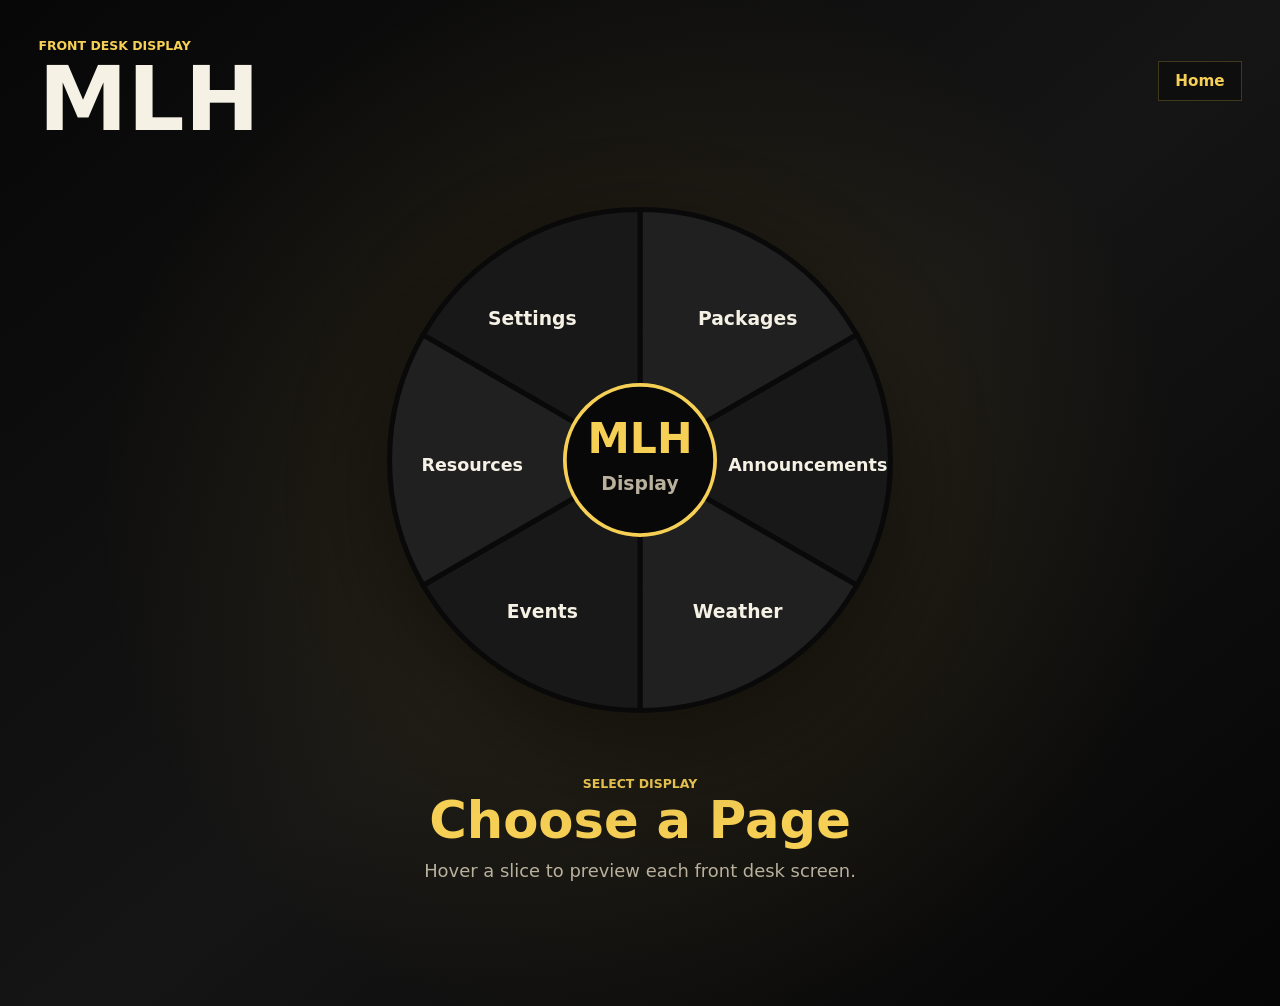
==== index.html @ ba6b6603 "Add homepage prototype and package tracker flow" ====
<!doctype html>
<html lang="en">
  <head>
    <meta charset="UTF-8" />
    <meta name="viewport" content="width=device-width, initial-scale=1.0" />
    <title>MLH Front Desk Display</title>
    <link rel="stylesheet" href="styles.css" />
  </head>
  <body>
    <main class="display-shell" aria-labelledby="page-title">
      <header class="top-bar">
        <div>
          <p class="eyebrow">Front Desk Display</p>
          <h1 id="page-title">MLH</h1>
        </div>
        <p class="status-pill" aria-label="Current display mode">Home</p>
      </header>

      <section class="wheel-stage" aria-label="Display options">
        <div
          class="wheel-copy"
          aria-live="polite"
          data-default-title="Choose a Page"
          data-default-description="Hover a slice to preview each front desk screen."
        >
          <p class="eyebrow">Select Display</p>
          <h2 id="selected-title">Choose a Page</h2>
          <p id="selected-description">
            Hover a slice to preview each front desk screen.
          </p>
        </div>

        <nav class="radial-menu" aria-label="MLH display pages">
          <svg
            class="wheel"
            viewBox="-230 -230 460 460"
            role="img"
            aria-labelledby="wheel-title wheel-description"
          >
            <title id="wheel-title">MLH display navigation wheel</title>
            <desc id="wheel-description">
              A circular menu with selectable slices for front desk display pages.
            </desc>

            <a
              class="wheel-link"
              href="packages.html"
              aria-label="Open packages display"
              data-window-name="mlh-packages-display"
              data-title="Packages"
              data-description="Open the package tracker for residents picking up mail."
            >
              <g class="wheel-slice-group">
                <path class="wheel-slice" d="M 0 0 L 0 -200 A 200 200 0 0 1 173.205 -100 Z" />
                <text class="wheel-label" x="86" y="-112">Packages</text>
              </g>
            </a>

            <a
              class="wheel-link"
              href="announcements.html"
              aria-label="Open announcements display"
              data-title="Announcements"
              data-description="Show current hall updates, reminders, and desk notices."
            >
              <g class="wheel-slice-group">
                <path class="wheel-slice" d="M 0 0 L 173.205 -100 A 200 200 0 0 1 173.205 100 Z" />
                <text class="wheel-label wheel-label-wide" x="134" y="5">Announcements</text>
              </g>
            </a>

            <a
              class="wheel-link"
              href="weather.html"
              aria-label="Open weather display"
              data-title="Weather"
              data-description="Display local conditions and the forecast for residents."
            >
              <g class="wheel-slice-group">
                <path class="wheel-slice" d="M 0 0 L 173.205 100 A 200 200 0 0 1 0 200 Z" />
                <text class="wheel-label" x="78" y="122">Weather</text>
              </g>
            </a>

            <a
              class="wheel-link"
              href="events.html"
              aria-label="Open events display"
              data-title="Events"
              data-description="Highlight upcoming programs, meetings, and hall activities."
            >
              <g class="wheel-slice-group">
                <path class="wheel-slice" d="M 0 0 L 0 200 A 200 200 0 0 1 -173.205 100 Z" />
                <text class="wheel-label" x="-78" y="122">Events</text>
              </g>
            </a>

            <a
              class="wheel-link"
              href="resources.html"
              aria-label="Open resources display"
              data-title="Resources"
              data-description="Share useful desk links, forms, and resident services."
            >
              <g class="wheel-slice-group">
                <path class="wheel-slice" d="M 0 0 L -173.205 100 A 200 200 0 0 1 -173.205 -100 Z" />
                <text class="wheel-label wheel-label-wide" x="-134" y="5">Resources</text>
              </g>
            </a>

            <a
              class="wheel-link"
              href="settings.html"
              aria-label="Open display settings"
              data-title="Settings"
              data-description="Adjust display behavior and future front desk controls."
            >
              <g class="wheel-slice-group">
                <path class="wheel-slice" d="M 0 0 L -173.205 -100 A 200 200 0 0 1 0 -200 Z" />
                <text class="wheel-label" x="-86" y="-112">Settings</text>
              </g>
            </a>

            <circle class="wheel-center" r="60" />
            <text class="wheel-center-title" x="0" y="-6">MLH</text>
            <text class="wheel-center-subtitle" x="0" y="24">Display</text>
          </svg>
        </nav>
      </section>
    </main>

    <script src="main.js"></script>
  </body>
</html>
---- styles.css ----
:root {
  --bg: #090909;
  --panel: #151515;
  --panel-soft: #202020;
  --gold: #d8a92d;
  --gold-bright: #f6cf55;
  --gold-deep: #946f13;
  --text: #f5f1e5;
  --muted: #b9b09d;
  --line: rgba(246, 207, 85, 0.22);
  --shadow: rgba(0, 0, 0, 0.45);
}

* {
  box-sizing: border-box;
}

body {
  min-height: 100vh;
  margin: 0;
  color: var(--text);
  background:
    radial-gradient(circle at center, rgba(216, 169, 45, 0.13), transparent 34rem),
    linear-gradient(140deg, #070707 0%, var(--panel) 52%, #050505 100%);
  font-family:
    Inter, ui-sans-serif, system-ui, -apple-system, BlinkMacSystemFont, "Segoe UI",
    sans-serif;
}

a {
  color: inherit;
}

.display-shell {
  min-height: 100vh;
  display: grid;
  grid-template-rows: auto 1fr;
  gap: 2rem;
  padding: clamp(1rem, 3vw, 2.5rem);
}

.top-bar {
  display: flex;
  align-items: center;
  justify-content: space-between;
  gap: 1rem;
}

.eyebrow {
  margin: 0 0 0.35rem;
  color: var(--gold-bright);
  font-size: 0.78rem;
  font-weight: 800;
  letter-spacing: 0;
  text-transform: uppercase;
}

h1,
h2,
p {
  margin-top: 0;
}

h1 {
  margin-bottom: 0;
  font-size: clamp(2.25rem, 8vw, 5.6rem);
  line-height: 0.9;
}

.status-pill {
  display: inline-flex;
  align-items: center;
  min-height: 2.5rem;
  padding: 0 1rem;
  border: 1px solid var(--line);
  color: var(--gold-bright);
  background: rgba(12, 12, 12, 0.72);
  font-size: 0.95rem;
  font-weight: 800;
}

.wheel-stage {
  display: grid;
  grid-template-columns: 1fr;
  align-items: center;
  justify-items: center;
  align-content: center;
  gap: 1.5rem;
  width: min(76rem, 100%);
  margin: 0 auto;
}

.wheel-copy {
  order: 2;
  max-width: 32rem;
  min-height: 12rem;
  display: grid;
  align-content: start;
  text-align: center;
}

.wheel-copy h2 {
  margin-bottom: 0.75rem;
  color: var(--gold-bright);
  font-size: clamp(2rem, 4vw, 3.7rem);
  line-height: 0.95;
}

.wheel-copy p:last-child {
  margin-bottom: 0;
  color: var(--muted);
  font-size: clamp(1rem, 1.4vw, 1.25rem);
  line-height: 1.55;
}

#selected-description {
  min-height: 3.2em;
}

.radial-menu {
  order: 1;
  width: min(66vh, 36rem);
  max-width: 100%;
  aspect-ratio: 1;
  filter: drop-shadow(0 2rem 3rem var(--shadow));
}

.wheel {
  width: 100%;
  height: 100%;
  overflow: visible;
}

.wheel-link {
  --lift-x: 0px;
  --lift-y: 0px;
  cursor: pointer;
  outline: none;
}

.wheel-slice-group {
  transform-box: fill-box;
  transform-origin: center;
  transition:
    transform 180ms ease,
    filter 180ms ease;
}

.wheel-link:nth-of-type(1) {
  --lift-x: 10px;
  --lift-y: -18px;
}

.wheel-link:nth-of-type(2) {
  --lift-x: 20px;
  --lift-y: 0px;
}

.wheel-link:nth-of-type(3) {
  --lift-x: 10px;
  --lift-y: 18px;
}

.wheel-link:nth-of-type(4) {
  --lift-x: -10px;
  --lift-y: 18px;
}

.wheel-link:nth-of-type(5) {
  --lift-x: -20px;
  --lift-y: 0px;
}

.wheel-link:nth-of-type(6) {
  --lift-x: -10px;
  --lift-y: -18px;
}

.wheel-link:hover .wheel-slice-group,
.wheel-link:focus-visible .wheel-slice-group {
  transform: translate(var(--lift-x), var(--lift-y)) scale(1.035);
  filter: drop-shadow(0 0.8rem 1rem rgba(0, 0, 0, 0.4));
}

.wheel-slice {
  fill: var(--panel-soft);
  stroke: var(--bg);
  stroke-width: 4;
  transition:
    fill 180ms ease,
    stroke 180ms ease;
}

.wheel-link:nth-of-type(2n) .wheel-slice {
  fill: #181818;
}

.wheel-link:hover .wheel-slice,
.wheel-link:focus-visible .wheel-slice {
  fill: var(--gold);
  stroke: var(--gold-bright);
}

.wheel-label {
  fill: var(--text);
  font-size: 15px;
  font-weight: 900;
  text-anchor: middle;
  dominant-baseline: middle;
  pointer-events: none;
  transition: fill 180ms ease;
}

.wheel-label-wide {
  font-size: 14px;
}

.wheel-link:hover .wheel-label,
.wheel-link:focus-visible .wheel-label {
  fill: #090909;
}

.wheel-center {
  fill: #080808;
  stroke: var(--gold-bright);
  stroke-width: 3;
}

.wheel-center-title,
.wheel-center-subtitle {
  fill: var(--gold-bright);
  font-weight: 900;
  text-anchor: middle;
  pointer-events: none;
}

.wheel-center-title {
  font-size: 34px;
}

.wheel-center-subtitle {
  fill: var(--muted);
  font-size: 15px;
}

.placeholder-page {
  min-height: 100vh;
  display: grid;
  place-items: center;
  padding: 2rem;
  text-align: center;
}

.placeholder-panel {
  width: min(38rem, 100%);
}

.placeholder-panel h1 {
  margin-bottom: 1rem;
  color: var(--gold-bright);
}

.placeholder-panel p {
  color: var(--muted);
  font-size: 1.1rem;
  line-height: 1.6;
}

.back-link {
  display: inline-flex;
  align-items: center;
  min-height: 2.75rem;
  margin-top: 1rem;
  padding: 0 1.1rem;
  border: 1px solid var(--line);
  background: var(--panel-soft);
  color: var(--gold-bright);
  font-weight: 800;
  text-decoration: none;
}

.back-link:hover,
.back-link:focus-visible {
  border-color: var(--gold-bright);
  background: var(--gold);
  color: #090909;
}

.fullscreen-embed-page {
  position: relative;
  min-height: 100vh;
  background: #060606;
}

.fullscreen-embed-frame {
  display: block;
  width: 100%;
  height: 100vh;
  border: 0;
  background: #060606;
}

.overlay-close {
  position: fixed;
  top: 1rem;
  right: 1rem;
  z-index: 10;
  display: grid;
  place-items: center;
  width: 2.75rem;
  height: 2.75rem;
  border: 1px solid rgba(245, 241, 229, 0.16);
  background: rgba(9, 9, 9, 0.72);
  color: var(--gold-bright);
  font-size: 1.75rem;
  font-weight: 600;
  line-height: 1;
  text-decoration: none;
  backdrop-filter: blur(8px);
}

.overlay-close:hover,
.overlay-close:focus-visible {
  border-color: var(--gold-bright);
  background: rgba(216, 169, 45, 0.94);
  color: #090909;
}

@media (max-width: 760px) {
  .display-shell {
    gap: 1.25rem;
  }

  .top-bar {
    align-items: flex-start;
  }

  .wheel-copy {
    justify-self: center;
  }

  .radial-menu {
    width: min(82vw, 28rem);
  }

  .wheel-label {
    font-size: 14px;
  }

  .wheel-label-wide {
    font-size: 12px;
  }
}

@media (prefers-reduced-motion: reduce) {
  *,
  *::before,
  *::after {
    scroll-behavior: auto !important;
    transition-duration: 0.01ms !important;
    animation-duration: 0.01ms !important;
    animation-iteration-count: 1 !important;
  }
}
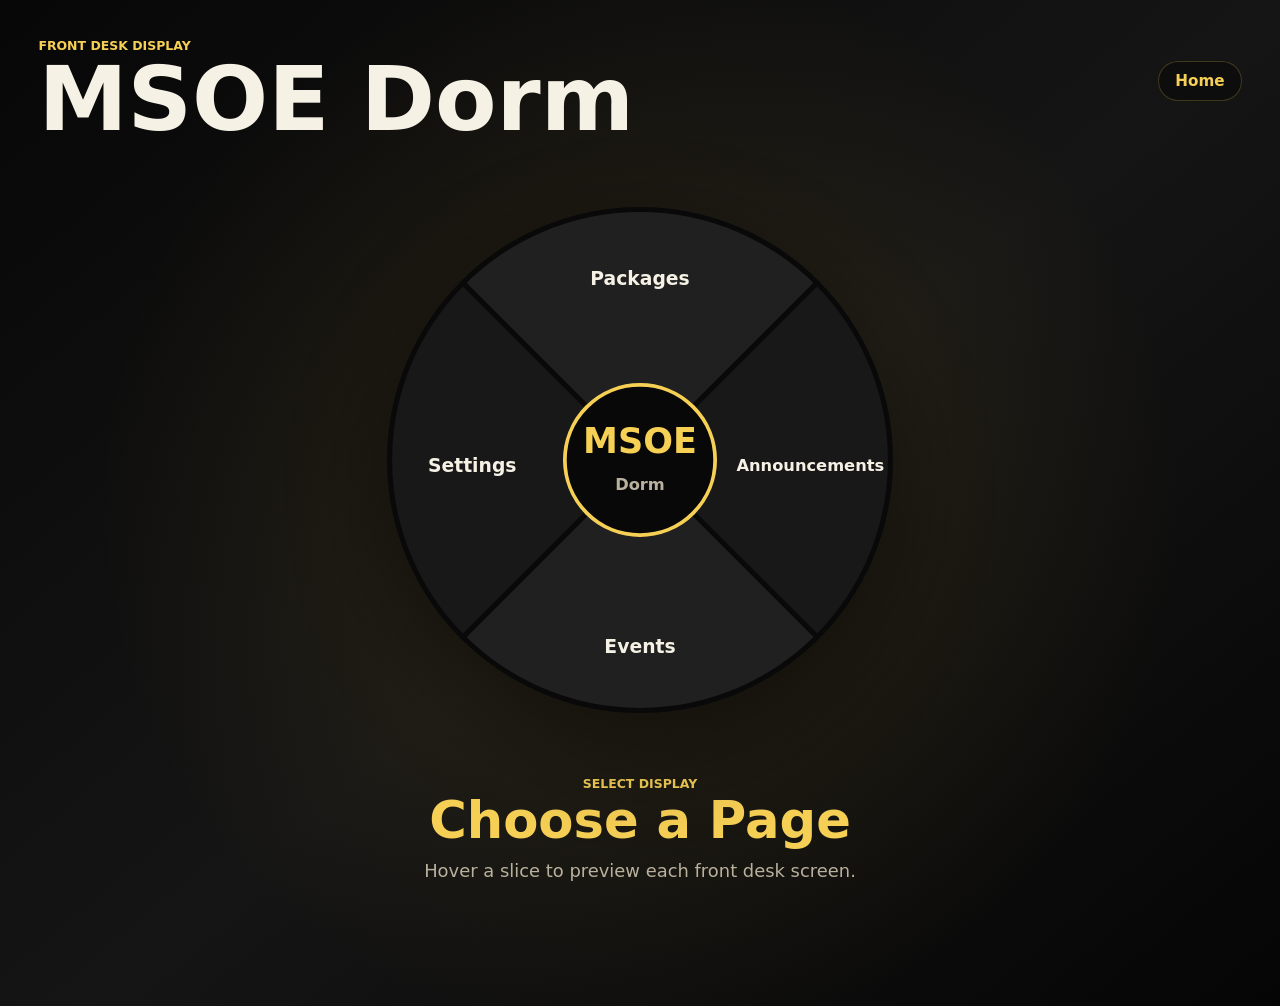
==== commit 74902026: "Add display settings, themes, and tab reuse" ====
--- a/index.html
+++ b/index.html
@@ -3,7 +3,7 @@
   <head>
     <meta charset="UTF-8" />
     <meta name="viewport" content="width=device-width, initial-scale=1.0" />
-    <title>MLH Front Desk Display</title>
+    <title>MSOE Dorm Front Desk Display</title>
     <link rel="stylesheet" href="styles.css" />
   </head>
   <body>
@@ -11,7 +11,7 @@
       <header class="top-bar">
         <div>
           <p class="eyebrow">Front Desk Display</p>
-          <h1 id="page-title">MLH</h1>
+          <h1 id="page-title">MSOE Dorm</h1>
         </div>
         <p class="status-pill" aria-label="Current display mode">Home</p>
       </header>
@@ -30,14 +30,14 @@
           </p>
         </div>
 
-        <nav class="radial-menu" aria-label="MLH display pages">
+        <nav class="radial-menu" aria-label="MSOE Dorm display pages">
           <svg
             class="wheel"
             viewBox="-230 -230 460 460"
             role="img"
             aria-labelledby="wheel-title wheel-description"
           >
-            <title id="wheel-title">MLH display navigation wheel</title>
+            <title id="wheel-title">MSOE Dorm display navigation wheel</title>
             <desc id="wheel-description">
               A circular menu with selectable slices for front desk display pages.
             </desc>
@@ -51,8 +51,11 @@
               data-description="Open the package tracker for residents picking up mail."
             >
               <g class="wheel-slice-group">
-                <path class="wheel-slice" d="M 0 0 L 0 -200 A 200 200 0 0 1 173.205 -100 Z" />
-                <text class="wheel-label" x="86" y="-112">Packages</text>
+                <path
+                  class="wheel-slice"
+                  d="M 0 0 L -141.421 -141.421 A 200 200 0 0 1 141.421 -141.421 Z"
+                />
+                <text class="wheel-label" x="0" y="-144">Packages</text>
               </g>
             </a>
 
@@ -60,25 +63,16 @@
               class="wheel-link"
               href="announcements.html"
               aria-label="Open announcements display"
+              data-window-name="mlh-announcements-display"
               data-title="Announcements"
-              data-description="Show current hall updates, reminders, and desk notices."
+              data-description="Show the looping announcements slides on the front desk display."
             >
               <g class="wheel-slice-group">
-                <path class="wheel-slice" d="M 0 0 L 173.205 -100 A 200 200 0 0 1 173.205 100 Z" />
-                <text class="wheel-label wheel-label-wide" x="134" y="5">Announcements</text>
-              </g>
-            </a>
-
-            <a
-              class="wheel-link"
-              href="weather.html"
-              aria-label="Open weather display"
-              data-title="Weather"
-              data-description="Display local conditions and the forecast for residents."
-            >
-              <g class="wheel-slice-group">
-                <path class="wheel-slice" d="M 0 0 L 173.205 100 A 200 200 0 0 1 0 200 Z" />
-                <text class="wheel-label" x="78" y="122">Weather</text>
+                <path
+                  class="wheel-slice"
+                  d="M 0 0 L 141.421 -141.421 A 200 200 0 0 1 141.421 141.421 Z"
+                />
+                <text class="wheel-label wheel-label-wide" x="136" y="5">Announcements</text>
               </g>
             </a>
 
@@ -86,25 +80,16 @@
               class="wheel-link"
               href="events.html"
               aria-label="Open events display"
+              data-window-name="mlh-events-display"
               data-title="Events"
-              data-description="Highlight upcoming programs, meetings, and hall activities."
+              data-description="Show the looping events slides on the front desk display."
             >
               <g class="wheel-slice-group">
-                <path class="wheel-slice" d="M 0 0 L 0 200 A 200 200 0 0 1 -173.205 100 Z" />
-                <text class="wheel-label" x="-78" y="122">Events</text>
-              </g>
-            </a>
-
-            <a
-              class="wheel-link"
-              href="resources.html"
-              aria-label="Open resources display"
-              data-title="Resources"
-              data-description="Share useful desk links, forms, and resident services."
-            >
-              <g class="wheel-slice-group">
-                <path class="wheel-slice" d="M 0 0 L -173.205 100 A 200 200 0 0 1 -173.205 -100 Z" />
-                <text class="wheel-label wheel-label-wide" x="-134" y="5">Resources</text>
+                <path
+                  class="wheel-slice"
+                  d="M 0 0 L 141.421 141.421 A 200 200 0 0 1 -141.421 141.421 Z"
+                />
+                <text class="wheel-label" x="0" y="150">Events</text>
               </g>
             </a>
 
@@ -116,19 +101,24 @@
               data-description="Adjust display behavior and future front desk controls."
             >
               <g class="wheel-slice-group">
-                <path class="wheel-slice" d="M 0 0 L -173.205 -100 A 200 200 0 0 1 0 -200 Z" />
-                <text class="wheel-label" x="-86" y="-112">Settings</text>
+                <path
+                  class="wheel-slice"
+                  d="M 0 0 L -141.421 141.421 A 200 200 0 0 1 -141.421 -141.421 Z"
+                />
+                <text class="wheel-label" x="-134" y="5">Settings</text>
               </g>
             </a>
 
             <circle class="wheel-center" r="60" />
-            <text class="wheel-center-title" x="0" y="-6">MLH</text>
-            <text class="wheel-center-subtitle" x="0" y="24">Display</text>
+            <text class="wheel-center-title" x="0" y="-6">MSOE</text>
+            <text class="wheel-center-subtitle" x="0" y="24">Dorm</text>
           </svg>
         </nav>
       </section>
     </main>
 
+    <script src="display-config.js"></script>
+    <script src="theme.js"></script>
     <script src="main.js"></script>
   </body>
 </html>
--- a/styles.css
+++ b/styles.css
@@ -16,6 +16,7 @@
 }
 
 body {
+  position: relative;
   min-height: 100vh;
   margin: 0;
   color: var(--text);
@@ -27,11 +28,41 @@
     sans-serif;
 }
 
+body[data-display-theme="summer"] {
+  background:
+    radial-gradient(circle at 12% 10%, rgba(255, 206, 93, 0.22), transparent 16rem),
+    radial-gradient(circle at 86% 84%, rgba(74, 160, 223, 0.14), transparent 20rem),
+    linear-gradient(145deg, #09121a 0%, #172530 48%, #14110d 100%);
+}
+
+body[data-display-theme="winter"] {
+  background:
+    radial-gradient(circle at 16% 10%, rgba(219, 238, 255, 0.16), transparent 16rem),
+    radial-gradient(circle at 88% 84%, rgba(191, 223, 246, 0.12), transparent 18rem),
+    linear-gradient(145deg, #081017 0%, #15212a 48%, #171a1f 100%);
+}
+
+body[data-display-theme="autumn"] {
+  background:
+    radial-gradient(circle at 16% 10%, rgba(227, 126, 55, 0.18), transparent 16rem),
+    radial-gradient(circle at 84% 86%, rgba(193, 103, 44, 0.14), transparent 18rem),
+    linear-gradient(145deg, #120b08 0%, #261611 48%, #18120e 100%);
+}
+
+body[data-display-theme="spring"] {
+  background:
+    radial-gradient(circle at 14% 10%, rgba(129, 209, 133, 0.16), transparent 16rem),
+    radial-gradient(circle at 84% 84%, rgba(255, 182, 197, 0.12), transparent 18rem),
+    linear-gradient(145deg, #08110b 0%, #162117 48%, #161914 100%);
+}
+
 a {
   color: inherit;
 }
 
 .display-shell {
+  position: relative;
+  z-index: 3;
   min-height: 100vh;
   display: grid;
   grid-template-rows: auto 1fr;
@@ -73,6 +104,7 @@
   min-height: 2.5rem;
   padding: 0 1rem;
   border: 1px solid var(--line);
+  border-radius: 999px;
   color: var(--gold-bright);
   background: rgba(12, 12, 12, 0.72);
   font-size: 0.95rem;
@@ -147,33 +179,23 @@
 }
 
 .wheel-link:nth-of-type(1) {
-  --lift-x: 10px;
+  --lift-x: 0px;
   --lift-y: -18px;
 }
 
 .wheel-link:nth-of-type(2) {
-  --lift-x: 20px;
+  --lift-x: 18px;
   --lift-y: 0px;
 }
 
 .wheel-link:nth-of-type(3) {
-  --lift-x: 10px;
+  --lift-x: 0px;
   --lift-y: 18px;
 }
 
 .wheel-link:nth-of-type(4) {
-  --lift-x: -10px;
-  --lift-y: 18px;
-}
-
-.wheel-link:nth-of-type(5) {
-  --lift-x: -20px;
+  --lift-x: -18px;
   --lift-y: 0px;
-}
-
-.wheel-link:nth-of-type(6) {
-  --lift-x: -10px;
-  --lift-y: -18px;
 }
 
 .wheel-link:hover .wheel-slice-group,
@@ -212,7 +234,7 @@
 }
 
 .wheel-label-wide {
-  font-size: 14px;
+  font-size: 13px;
 }
 
 .wheel-link:hover .wheel-label,
@@ -235,15 +257,16 @@
 }
 
 .wheel-center-title {
-  font-size: 34px;
+  font-size: 28px;
 }
 
 .wheel-center-subtitle {
   fill: var(--muted);
-  font-size: 15px;
+  font-size: 13px;
 }
 
 .placeholder-page {
+  position: relative;
   min-height: 100vh;
   display: grid;
   place-items: center;
@@ -273,6 +296,7 @@
   margin-top: 1rem;
   padding: 0 1.1rem;
   border: 1px solid var(--line);
+  border-radius: 999px;
   background: var(--panel-soft);
   color: var(--gold-bright);
   font-weight: 800;
@@ -293,6 +317,8 @@
 }
 
 .fullscreen-embed-frame {
+  position: relative;
+  z-index: 1;
   display: block;
   width: 100%;
   height: 100vh;
@@ -302,17 +328,18 @@
 
 .overlay-close {
   position: fixed;
-  top: 1rem;
-  right: 1rem;
+  top: 0.55rem;
+  right: 0.55rem;
   z-index: 10;
   display: grid;
   place-items: center;
-  width: 2.75rem;
-  height: 2.75rem;
+  width: 2.2rem;
+  height: 2.2rem;
   border: 1px solid rgba(245, 241, 229, 0.16);
+  border-radius: 0.75rem;
   background: rgba(9, 9, 9, 0.72);
   color: var(--gold-bright);
-  font-size: 1.75rem;
+  font-size: 1.35rem;
   font-weight: 600;
   line-height: 1;
   text-decoration: none;
@@ -326,6 +353,741 @@
   color: #090909;
 }
 
+.settings-page {
+  position: relative;
+  z-index: 3;
+  min-height: 100vh;
+  display: grid;
+  grid-template-rows: auto 1fr;
+  gap: 1.5rem;
+  padding: clamp(1rem, 3vw, 2.5rem);
+}
+
+.settings-theme-preview {
+  position: fixed;
+  inset: 0;
+  z-index: 2;
+  overflow: hidden;
+  pointer-events: none;
+}
+
+.settings-theme-art {
+  position: absolute;
+  inset: 0;
+  opacity: 0;
+  transition: opacity 180ms ease;
+}
+
+body[data-display-theme="summer"] .settings-theme-art-summer,
+body[data-display-theme="winter"] .settings-theme-art-winter,
+body[data-display-theme="autumn"] .settings-theme-art-autumn,
+body[data-display-theme="spring"] .settings-theme-art-spring {
+  opacity: 1;
+}
+
+.settings-header {
+  display: flex;
+  align-items: flex-start;
+  justify-content: space-between;
+  gap: 1rem;
+}
+
+.settings-intro {
+  max-width: 40rem;
+}
+
+.settings-intro h1 {
+  margin-bottom: 0.95rem;
+}
+
+.settings-copy {
+  margin-top: 0;
+  margin-bottom: 0;
+  color: var(--muted);
+  font-size: 1.05rem;
+  line-height: 1.6;
+}
+
+.settings-tool {
+  width: min(58rem, 100%);
+  margin: 0 auto;
+  padding: clamp(1.25rem, 3vw, 2rem);
+  border: 1px solid var(--line);
+  border-radius: 1.5rem;
+  background: rgba(12, 12, 12, 0.84);
+}
+
+.settings-form {
+  display: grid;
+  gap: 1.25rem;
+}
+
+.settings-group {
+  display: grid;
+  gap: 0.45rem;
+}
+
+.settings-theme-group {
+  padding: 0;
+  margin: 0;
+  border: 0;
+}
+
+.settings-label {
+  color: var(--gold-bright);
+  font-size: 0.95rem;
+  font-weight: 800;
+}
+
+.settings-input {
+  width: 100%;
+  min-height: 3.25rem;
+  padding: 0.8rem 1rem;
+  border: 1px solid rgba(245, 241, 229, 0.16);
+  border-radius: 1rem;
+  background: rgba(25, 25, 25, 0.96);
+  color: var(--text);
+  font: inherit;
+}
+
+.settings-input:focus {
+  outline: none;
+  border-color: var(--gold-bright);
+  box-shadow: 0 0 0 3px rgba(246, 207, 85, 0.15);
+}
+
+.settings-input[aria-invalid="true"] {
+  border-color: #ef8d74;
+  box-shadow: 0 0 0 3px rgba(239, 141, 116, 0.14);
+}
+
+.settings-help,
+.settings-note,
+.settings-status {
+  margin-bottom: 0;
+  color: var(--muted);
+  line-height: 1.5;
+}
+
+.settings-help {
+  font-size: 0.94rem;
+}
+
+.settings-note {
+  font-size: 0.96rem;
+}
+
+.settings-actions {
+  display: flex;
+  flex-wrap: wrap;
+  gap: 0.75rem;
+  padding-top: 0.25rem;
+}
+
+.theme-picker {
+  display: grid;
+  grid-template-columns: repeat(2, minmax(0, 1fr));
+  gap: 0.85rem;
+}
+
+.settings-theme-actions {
+  display: flex;
+  justify-content: flex-start;
+  padding-top: 0.2rem;
+}
+
+.theme-option {
+  position: relative;
+  display: grid;
+  gap: 0.35rem;
+  min-height: 7rem;
+  padding: 1rem 1rem 1rem 3.2rem;
+  border: 1px solid rgba(245, 241, 229, 0.16);
+  border-radius: 1.15rem;
+  background: rgba(25, 25, 25, 0.96);
+  cursor: pointer;
+  overflow: hidden;
+  transition:
+    border-color 180ms ease,
+    box-shadow 180ms ease,
+    transform 180ms ease;
+}
+
+.theme-option::before {
+  content: "";
+  position: absolute;
+  top: 1rem;
+  left: 1rem;
+  width: 1.15rem;
+  height: 1.15rem;
+  border: 2px solid rgba(245, 241, 229, 0.24);
+  border-radius: 999px;
+  background: rgba(9, 9, 9, 0.38);
+}
+
+.theme-option::after {
+  content: "";
+  position: absolute;
+  inset: auto 0 0;
+  height: 46%;
+  opacity: 0.9;
+}
+
+.theme-option:hover,
+.theme-option:focus-within,
+.theme-option.is-selected {
+  border-color: var(--gold-bright);
+  box-shadow: 0 0 0 3px rgba(246, 207, 85, 0.16);
+}
+
+.theme-option:hover {
+  transform: translateY(-2px);
+}
+
+.theme-option.is-selected::before {
+  border-color: var(--gold-bright);
+  background:
+    radial-gradient(circle at center, var(--gold-bright) 0 35%, transparent 38%);
+}
+
+.theme-option-title,
+.theme-option-copy {
+  position: relative;
+  z-index: 1;
+}
+
+.theme-option-title {
+  color: var(--text);
+  font-size: 1rem;
+  font-weight: 800;
+}
+
+.theme-option-copy {
+  color: var(--muted);
+  font-size: 0.92rem;
+  line-height: 1.45;
+}
+
+.theme-radio {
+  position: absolute;
+  inset: 0;
+  opacity: 0;
+  cursor: pointer;
+}
+
+.theme-option-summer {
+  background: linear-gradient(180deg, rgba(83, 143, 205, 0.16), rgba(25, 25, 25, 0.96) 56%);
+}
+
+.theme-option-summer::after {
+  background:
+    radial-gradient(circle at 18% 28%, rgba(255, 217, 110, 0.95) 0 0.7rem, transparent 0.75rem),
+    linear-gradient(180deg, transparent 0 56%, rgba(227, 194, 123, 0.94) 58% 100%);
+}
+
+.theme-option-winter {
+  background: linear-gradient(180deg, rgba(150, 190, 220, 0.14), rgba(25, 25, 25, 0.96) 56%);
+}
+
+.theme-option-winter::after {
+  background:
+    radial-gradient(circle at 20% 70%, rgba(245, 249, 255, 0.95) 0 0.9rem, transparent 0.95rem),
+    radial-gradient(circle at 22% 50%, rgba(245, 249, 255, 0.95) 0 0.65rem, transparent 0.7rem),
+    linear-gradient(180deg, transparent 0 58%, rgba(240, 248, 255, 0.95) 60% 100%);
+}
+
+.theme-option-autumn {
+  background: linear-gradient(180deg, rgba(142, 73, 39, 0.18), rgba(25, 25, 25, 0.96) 56%);
+}
+
+.theme-option-autumn::after {
+  background:
+    radial-gradient(circle at 18% 76%, rgba(213, 115, 33, 0.95) 0 0.9rem, transparent 0.95rem),
+    radial-gradient(circle at 64% 26%, rgba(199, 89, 38, 0.92) 0 0.42rem, transparent 0.46rem),
+    radial-gradient(circle at 78% 18%, rgba(236, 166, 67, 0.95) 0 0.38rem, transparent 0.42rem),
+    linear-gradient(180deg, transparent 0 62%, rgba(124, 66, 29, 0.95) 64% 100%);
+}
+
+.theme-option-spring {
+  background: linear-gradient(180deg, rgba(104, 164, 111, 0.18), rgba(25, 25, 25, 0.96) 56%);
+}
+
+.theme-option-spring::after {
+  background:
+    radial-gradient(circle at 72% 18%, rgba(242, 250, 255, 0.92) 0 0.7rem, transparent 0.75rem),
+    radial-gradient(circle at 26% 70%, rgba(255, 173, 189, 0.95) 0 0.38rem, transparent 0.42rem),
+    radial-gradient(circle at 34% 66%, rgba(255, 232, 107, 0.95) 0 0.22rem, transparent 0.26rem),
+    linear-gradient(180deg, transparent 0 62%, rgba(100, 177, 97, 0.95) 64% 100%);
+}
+
+.settings-button {
+  display: inline-flex;
+  align-items: center;
+  justify-content: center;
+  min-height: 2.9rem;
+  padding: 0 1.2rem;
+  border: 1px solid var(--line);
+  border-radius: 999px;
+  background: var(--panel-soft);
+  color: var(--gold-bright);
+  font: inherit;
+  font-weight: 800;
+  cursor: pointer;
+}
+
+.settings-button:hover,
+.settings-button:focus-visible {
+  border-color: var(--gold-bright);
+  background: rgba(216, 169, 45, 0.16);
+}
+
+.settings-button-primary {
+  background: var(--gold);
+  color: #090909;
+  border-color: var(--gold);
+}
+
+.settings-button-primary:hover,
+.settings-button-primary:focus-visible {
+  background: var(--gold-bright);
+  border-color: var(--gold-bright);
+}
+
+.settings-status {
+  min-height: 1.5rem;
+  font-size: 0.95rem;
+  font-weight: 700;
+}
+
+.settings-status[data-state="success"] {
+  color: var(--gold-bright);
+}
+
+.settings-status[data-state="error"] {
+  color: #ef8d74;
+}
+
+.settings-summer-glow {
+  position: absolute;
+  top: -2rem;
+  left: -1rem;
+  width: 14rem;
+  height: 14rem;
+  border-radius: 50%;
+  background: radial-gradient(circle, rgba(255, 206, 87, 0.18), transparent 68%);
+}
+
+.settings-summer-sun {
+  position: absolute;
+  top: 1.4rem;
+  left: 1.7rem;
+  width: clamp(3.8rem, 8vw, 5.8rem);
+  height: clamp(3.8rem, 8vw, 5.8rem);
+  border-radius: 50%;
+  background: radial-gradient(circle at 35% 35%, #fff5ba 0 18%, #ffd65a 22% 62%, #f39d22 70% 100%);
+  opacity: 0.95;
+}
+
+.settings-summer-palm {
+  --summer-trunk-left: 2.6rem;
+  --summer-trunk-bottom: 0rem;
+  --summer-trunk-width: 1.3rem;
+  --summer-trunk-height: 11rem;
+  position: absolute;
+  left: 1rem;
+  bottom: 1.85vh;
+  width: clamp(6rem, 12vw, 10rem);
+  height: clamp(12rem, 26vh, 18rem);
+  opacity: 0.92;
+}
+
+.settings-summer-trunk {
+  position: absolute;
+  left: var(--summer-trunk-left);
+  bottom: var(--summer-trunk-bottom);
+  width: var(--summer-trunk-width);
+  height: var(--summer-trunk-height);
+  border-radius: 999px;
+  background: linear-gradient(180deg, #8d5b2b 0%, #5a3318 100%);
+  transform: rotate(-10deg);
+}
+
+.settings-summer-crown {
+  position: absolute;
+  left: calc(var(--summer-trunk-left) - 1.3rem);
+  bottom: calc(var(--summer-trunk-bottom) + var(--summer-trunk-height) - 4.5rem);
+  width: 4.75rem;
+  height: 4.75rem;
+}
+
+.settings-summer-leaf {
+  position: absolute;
+  top: 0;
+  left: 0;
+  width: 4.75rem;
+  height: 1.6rem;
+  border-radius: 999px 0 999px 0;
+  background: linear-gradient(90deg, rgba(90, 170, 97, 0.95), rgba(35, 106, 62, 0.95));
+  transform-origin: 0.8rem 0.8rem;
+}
+
+.settings-summer-leaf-a {
+  transform: rotate(0deg);
+}
+
+.settings-summer-leaf-b {
+  transform: rotate(50deg);
+}
+
+.settings-summer-leaf-c {
+  transform: rotate(100deg);
+}
+
+.settings-summer-leaf-d {
+  transform: rotate(150deg);
+}
+
+.settings-summer-sand {
+  position: absolute;
+  left: -3vw;
+  right: -3vw;
+  bottom: -5vh;
+  height: 10vh;
+  min-height: 3.5rem;
+  background:
+    radial-gradient(circle at 20% 18%, rgba(255, 241, 184, 0.45) 0 5%, transparent 6%),
+    radial-gradient(circle at 56% 28%, rgba(255, 230, 145, 0.25) 0 4%, transparent 5%),
+    linear-gradient(180deg, rgba(239, 214, 147, 0.92), rgba(218, 184, 109, 0.95));
+  border-top-left-radius: 52% 42%;
+  border-top-right-radius: 50% 40%;
+}
+
+.settings-winter-flake {
+  position: absolute;
+  width: 0.55rem;
+  height: 0.55rem;
+  border-radius: 50%;
+  background: rgba(236, 246, 255, 0.92);
+  box-shadow: 0 0 0 2px rgba(236, 246, 255, 0.08);
+}
+
+.settings-winter-flake-a {
+  top: 1.7rem;
+  left: 14vw;
+}
+
+.settings-winter-flake-b {
+  top: 4rem;
+  left: 28vw;
+}
+
+.settings-winter-flake-c {
+  top: 2.6rem;
+  right: 22vw;
+}
+
+.settings-winter-flake-d {
+  top: 5.2rem;
+  right: 10vw;
+}
+
+.settings-winter-snowman {
+  position: absolute;
+  left: 2rem;
+  bottom: 2.85vh;
+  width: 8rem;
+  height: 10rem;
+  opacity: 0.94;
+}
+
+.settings-winter-body {
+  position: absolute;
+  left: 50%;
+  border-radius: 50%;
+  transform: translateX(-50%);
+  background: linear-gradient(180deg, rgba(250, 253, 255, 0.98), rgba(217, 232, 242, 0.98));
+}
+
+.settings-winter-body-large {
+  bottom: 0;
+  width: 5.3rem;
+  height: 5rem;
+}
+
+.settings-winter-body-small {
+  bottom: 4.3rem;
+  width: 4.1rem;
+  height: 3.9rem;
+}
+
+.settings-winter-eye {
+  position: absolute;
+  bottom: 6.7rem;
+  width: 0.36rem;
+  height: 0.36rem;
+  border-radius: 50%;
+  background: #2f4151;
+}
+
+.settings-winter-eye-left {
+  left: 3.50rem;
+}
+
+.settings-winter-eye-right {
+  left: 4.90rem;
+}
+
+.settings-winter-nose {
+  position: absolute;
+  left: 4.40rem;
+  bottom: 6.05rem;
+  width: 0;
+  height: 0;
+  border-top: 0.22rem solid transparent;
+  border-bottom: 0.22rem solid transparent;
+  border-left: 0.95rem solid #f08d2d;
+  transform: rotate(-3deg);
+}
+
+.settings-winter-scarf {
+  position: absolute;
+  left: 2.45rem;
+  bottom: 4.45rem;
+  width: 3.15rem;
+  height: 0.82rem;
+  border-radius: 999px;
+  background: linear-gradient(90deg, #d96b61, #c84d43);
+}
+
+.settings-winter-scarf::after {
+  content: "";
+  position: absolute;
+  left: -.1rem;
+  top: 0.35rem;
+  width: 0.92rem;
+  height: 1.7rem;
+  border-radius: 0.4rem 0.4rem 0.85rem 0.85rem;
+  background: linear-gradient(180deg, #de746a, #c84d43);
+  transform: rotate(10deg);
+}
+
+.settings-winter-snow {
+  position: absolute;
+  left: -3vw;
+  right: -3vw;
+  bottom: -5vh;
+  height: 10vh;
+  min-height: 3.5rem;
+  background:
+    radial-gradient(circle at 16% 36%, rgba(255, 255, 255, 0.28) 0 8%, transparent 9%),
+    linear-gradient(180deg, rgba(247, 251, 255, 0.95), rgba(213, 229, 240, 0.96));
+  border-top-left-radius: 58% 38%;
+  border-top-right-radius: 60% 40%;
+}
+
+.settings-autumn-branch {
+  position: absolute;
+  top: 2.8rem;
+  right: -0.5rem;
+  width: 13rem;
+  height: 0.7rem;
+  border-radius: 999px;
+  background: linear-gradient(90deg, rgba(116, 71, 35, 0.92), rgba(77, 43, 21, 0.96));
+  transform: rotate(16deg);
+}
+
+.settings-autumn-leaf {
+  position: absolute;
+  width: 1.5rem;
+  height: 1.1rem;
+  border-radius: 1rem 0;
+  transform: rotate(20deg);
+}
+
+.settings-autumn-leaf-a {
+  top: 3.6rem;
+  right: 7rem;
+  background: linear-gradient(90deg, #ef9651, #c96329);
+}
+
+.settings-autumn-leaf-b {
+  top: 5.7rem;
+  right: 10.4rem;
+  background: linear-gradient(90deg, #d67e25, #9e441d);
+  transform: rotate(-18deg);
+}
+
+.settings-autumn-leaf-c {
+  top: 6rem;
+  right: 3.2rem;
+  background: linear-gradient(90deg, #f0c14d, #d36e2a);
+}
+
+.settings-autumn-pumpkin {
+  position: absolute;
+  left: 2.4rem;
+  bottom: 2.5vh;
+  width: 5.8rem;
+  height: 4.6rem;
+  border-radius: 48% 48% 42% 42%;
+  background: linear-gradient(180deg, rgba(247, 148, 54, 0.95), rgba(193, 95, 31, 0.95));
+  opacity: 0.96;
+}
+
+.settings-autumn-pumpkin-seam {
+  position: absolute;
+  top: 0.4rem;
+  bottom: 0.5rem;
+  width: 0.3rem;
+  border-radius: 999px;
+  background: rgba(153, 74, 18, 0.5);
+}
+
+.settings-autumn-pumpkin-seam-a {
+  left: 2.1rem;
+}
+
+.settings-autumn-pumpkin-seam-b {
+  left: 3.45rem;
+}
+
+.settings-autumn-stem {
+  position: absolute;
+  top: -0.6rem;
+  left: 2.45rem;
+  width: 0.8rem;
+  height: 1rem;
+  border-radius: 0.5rem 0.5rem 0.2rem 0.2rem;
+  background: linear-gradient(180deg, #5f7d32, #41521f);
+}
+
+.settings-autumn-ground {
+  position: absolute;
+  left: -3vw;
+  right: -3vw;
+  bottom: -5vh;
+  height: 10vh;
+  min-height: 3.5rem;
+  background:
+    radial-gradient(circle at 22% 30%, rgba(245, 177, 96, 0.32) 0 7%, transparent 8%),
+    linear-gradient(180deg, rgba(143, 77, 36, 0.9), rgba(86, 47, 25, 0.95));
+  border-top-left-radius: 54% 40%;
+  border-top-right-radius: 44% 36%;
+}
+
+.settings-spring-cloud {
+  position: absolute;
+  top: 2.2rem;
+  right: 8vw;
+  width: 7.2rem;
+  height: 2.8rem;
+  border-radius: 999px;
+  background: rgba(245, 250, 255, 0.92);
+  box-shadow:
+    -1.4rem 0.8rem 0 -0.35rem rgba(245, 250, 255, 0.92),
+    1.5rem 0.5rem 0 -0.4rem rgba(245, 250, 255, 0.92);
+}
+
+.settings-spring-butterfly {
+  position: absolute;
+  width: 1.4rem;
+  height: 1rem;
+}
+
+.settings-spring-butterfly::before,
+.settings-spring-butterfly::after {
+  content: "";
+  position: absolute;
+  width: 0.8rem;
+  height: 1rem;
+  border-radius: 100% 0 100% 0;
+}
+
+.settings-spring-butterfly::before {
+  left: 0;
+  background: rgba(255, 175, 196, 0.92);
+  transform: rotate(-25deg);
+}
+
+.settings-spring-butterfly::after {
+  right: 0;
+  background: rgba(152, 188, 255, 0.92);
+  transform: scaleX(-1) rotate(-25deg);
+}
+
+.settings-spring-butterfly-a {
+  top: 5rem;
+  left: 8vw;
+}
+
+.settings-spring-butterfly-b {
+  top: 3.8rem;
+  right: 20vw;
+}
+
+.settings-spring-flower {
+  position: absolute;
+  bottom: 3.35vh;
+  width: 3rem;
+  height: 6rem;
+}
+
+.settings-spring-flower::before {
+  content: "";
+  position: absolute;
+  left: 1.35rem;
+  bottom: 0;
+  width: 0.22rem;
+  height: 4rem;
+  border-radius: 999px;
+  background: linear-gradient(180deg, #8ecf72, #4c8a44);
+}
+
+.settings-spring-flower::after {
+  content: "";
+  position: absolute;
+  top: 0;
+  left: 0.5rem;
+  width: 2rem;
+  height: 2rem;
+  border-radius: 50%;
+  background:
+    radial-gradient(circle, #ffd95f 0 22%, transparent 24%),
+    radial-gradient(circle at 50% 0.35rem, rgba(255, 177, 194, 0.95) 0 0.52rem, transparent 0.56rem),
+    radial-gradient(circle at 1.62rem 1rem, rgba(255, 177, 194, 0.95) 0 0.52rem, transparent 0.56rem),
+    radial-gradient(circle at 1rem 1.62rem, rgba(255, 177, 194, 0.95) 0 0.52rem, transparent 0.56rem),
+    radial-gradient(circle at 0.35rem 1rem, rgba(255, 177, 194, 0.95) 0 0.52rem, transparent 0.56rem);
+}
+
+.settings-spring-flower-a {
+  left: 10vw;
+  bottom: -.5vh;
+}
+
+.settings-spring-flower-b {
+  left: 16vw;
+  bottom: 0.5vh;
+}
+
+.settings-spring-flower-c {
+  right: 9vw;
+  bottom: 0.95vh;
+}
+
+.settings-spring-grass {
+  position: absolute;
+  left: -3vw;
+  right: -3vw;
+  bottom: -5vh;
+  height: 10vh;
+  min-height: 3.5rem;
+  background:
+    linear-gradient(180deg, rgba(145, 206, 119, 0.94), rgba(74, 136, 69, 0.98)),
+    linear-gradient(90deg, transparent 0 10%, rgba(255, 255, 255, 0.08) 10% 11%, transparent 11% 100%);
+  border-top-left-radius: 52% 40%;
+  border-top-right-radius: 54% 42%;
+}
+
 @media (max-width: 760px) {
   .display-shell {
     gap: 1.25rem;
@@ -349,6 +1111,31 @@
 
   .wheel-label-wide {
     font-size: 12px;
+  }
+
+  .settings-header {
+    flex-direction: column;
+  }
+
+  .settings-tool {
+    width: 100%;
+    border-radius: 1.2rem;
+  }
+
+  .theme-picker {
+    grid-template-columns: 1fr;
+  }
+
+  .settings-summer-palm,
+  .settings-winter-snowman,
+  .settings-autumn-pumpkin {
+    transform: scale(0.82);
+    transform-origin: bottom left;
+  }
+
+  .settings-spring-flower-b,
+  .settings-spring-flower-c {
+    display: none;
   }
 }
 
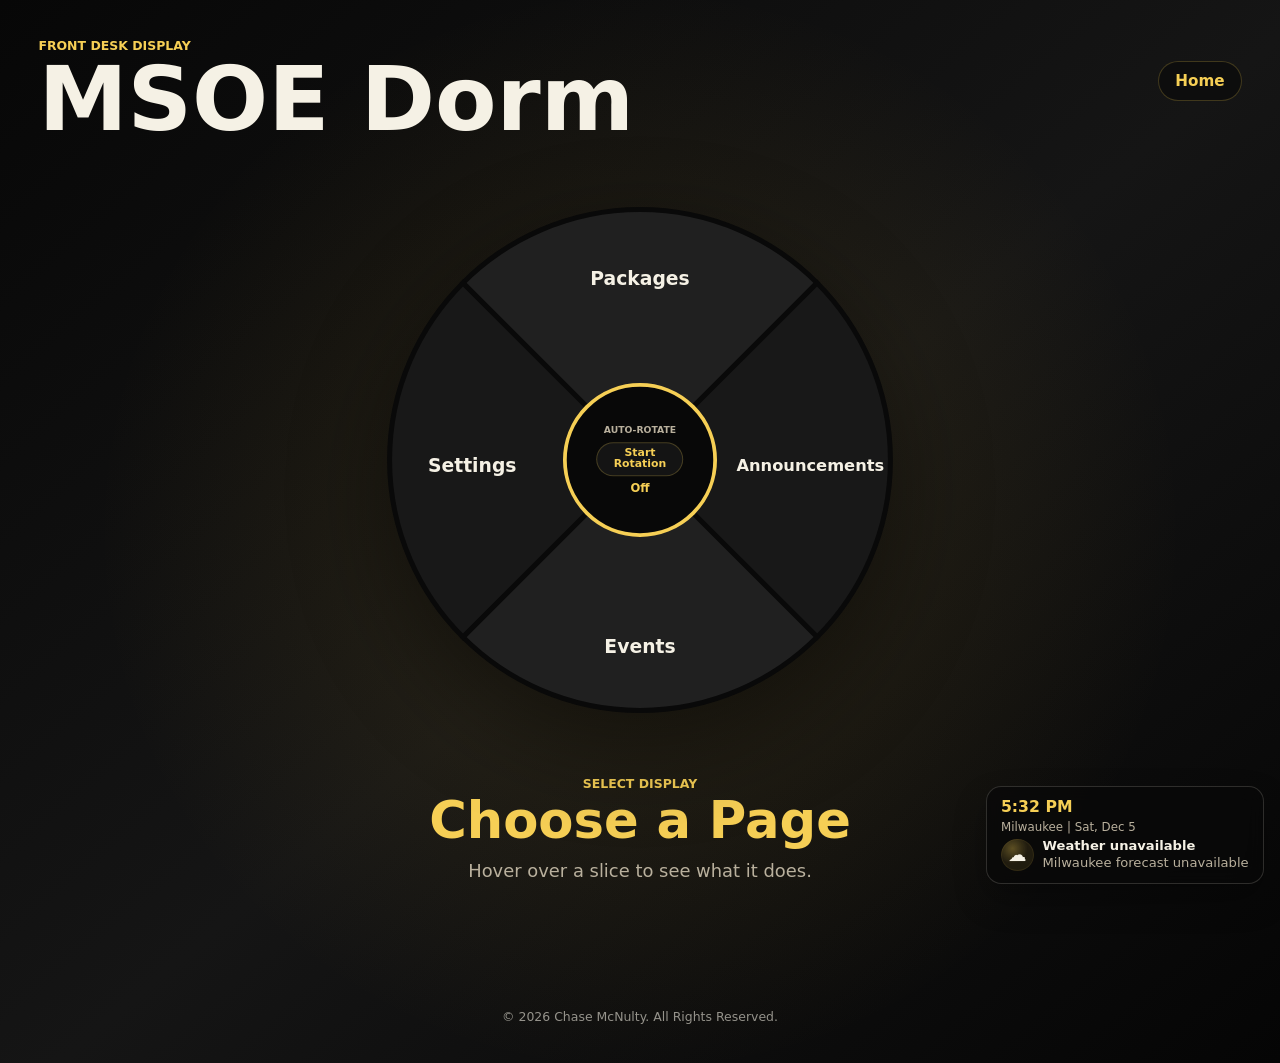
==== commit 0a2f1a88: "Build single display window and expand settings controls" ====
--- a/index.html
+++ b/index.html
@@ -6,12 +6,12 @@
     <title>MSOE Dorm Front Desk Display</title>
     <link rel="stylesheet" href="styles.css" />
   </head>
-  <body>
+  <body data-page-title-suffix="Front Desk Display" data-rotation-page="home">
     <main class="display-shell" aria-labelledby="page-title">
       <header class="top-bar">
         <div>
           <p class="eyebrow">Front Desk Display</p>
-          <h1 id="page-title">MSOE Dorm</h1>
+          <h1 id="page-title" data-dorm-name>MSOE Dorm</h1>
         </div>
         <p class="status-pill" aria-label="Current display mode">Home</p>
       </header>
@@ -21,16 +21,16 @@
           class="wheel-copy"
           aria-live="polite"
           data-default-title="Choose a Page"
-          data-default-description="Hover a slice to preview each front desk screen."
+          data-default-description="Hover over a slice to see what it does."
         >
           <p class="eyebrow">Select Display</p>
           <h2 id="selected-title">Choose a Page</h2>
           <p id="selected-description">
-            Hover a slice to preview each front desk screen.
+            Hover over a slice to see what it does.
           </p>
         </div>
 
-        <nav class="radial-menu" aria-label="MSOE Dorm display pages">
+        <nav class="radial-menu" data-dorm-nav-label aria-label="MSOE Dorm display pages">
           <svg
             class="wheel"
             viewBox="-230 -230 460 460"
@@ -44,11 +44,11 @@
 
             <a
               class="wheel-link"
-              href="packages.html"
+              href="display.html"
               aria-label="Open packages display"
-              data-window-name="mlh-packages-display"
+              data-display-key="packages"
               data-title="Packages"
-              data-description="Open the package tracker for residents picking up mail."
+              data-description="Open the package tracker."
             >
               <g class="wheel-slice-group">
                 <path
@@ -61,11 +61,11 @@
 
             <a
               class="wheel-link"
-              href="announcements.html"
+              href="display.html"
               aria-label="Open announcements display"
-              data-window-name="mlh-announcements-display"
+              data-display-key="announcements"
               data-title="Announcements"
-              data-description="Show the looping announcements slides on the front desk display."
+              data-description="Show the looping announcements slides."
             >
               <g class="wheel-slice-group">
                 <path
@@ -78,11 +78,11 @@
 
             <a
               class="wheel-link"
-              href="events.html"
+              href="display.html"
               aria-label="Open events display"
-              data-window-name="mlh-events-display"
+              data-display-key="events"
               data-title="Events"
-              data-description="Show the looping events slides on the front desk display."
+              data-description="Show the looping events slides."
             >
               <g class="wheel-slice-group">
                 <path
@@ -97,8 +97,9 @@
               class="wheel-link"
               href="settings.html"
               aria-label="Open display settings"
+              data-display-key="settings"
               data-title="Settings"
-              data-description="Adjust display behavior and future front desk controls."
+              data-description="Adjust display behavior and other front desk controls."
             >
               <g class="wheel-slice-group">
                 <path
@@ -110,15 +111,39 @@
             </a>
 
             <circle class="wheel-center" r="60" />
-            <text class="wheel-center-title" x="0" y="-6">MSOE</text>
-            <text class="wheel-center-subtitle" x="0" y="24">Dorm</text>
           </svg>
+
+          <div class="wheel-center-control">
+            <p class="wheel-center-control-label">Auto-Rotate</p>
+
+            <button
+              id="auto-rotation-button"
+              class="wheel-center-button"
+              type="button"
+            >
+              Start Rotation
+            </button>
+
+            <p
+              id="auto-rotation-status"
+              class="wheel-center-control-status"
+              role="status"
+              aria-live="polite"
+            >
+              Off
+            </p>
+          </div>
         </nav>
       </section>
+
+      <footer class="page-footer">&copy; 2026 Chase McNulty. All Rights Reserved.</footer>
     </main>
 
     <script src="display-config.js"></script>
+    <script src="rotation.js"></script>
+    <script src="branding.js"></script>
     <script src="theme.js"></script>
+    <script src="status-widget.js"></script>
     <script src="main.js"></script>
   </body>
 </html>
--- a/styles.css
+++ b/styles.css
@@ -65,7 +65,7 @@
   z-index: 3;
   min-height: 100vh;
   display: grid;
-  grid-template-rows: auto 1fr;
+  grid-template-rows: auto 1fr auto;
   gap: 2rem;
   padding: clamp(1rem, 3vw, 2.5rem);
 }
@@ -151,6 +151,7 @@
 
 .radial-menu {
   order: 1;
+  position: relative;
   width: min(66vh, 36rem);
   max-width: 100%;
   aspect-ratio: 1;
@@ -248,28 +249,89 @@
   stroke-width: 3;
 }
 
-.wheel-center-title,
-.wheel-center-subtitle {
-  fill: var(--gold-bright);
-  font-weight: 900;
-  text-anchor: middle;
-  pointer-events: none;
-}
-
-.wheel-center-title {
-  font-size: 28px;
-}
-
-.wheel-center-subtitle {
-  fill: var(--muted);
-  font-size: 13px;
+.wheel-center-control {
+  position: absolute;
+  top: 50%;
+  left: 50%;
+  z-index: 2;
+  width: 6.35rem;
+  min-height: 6.35rem;
+  display: grid;
+  align-content: center;
+  justify-items: center;
+  gap: 0.38rem;
+  padding: 0.55rem 0.45rem;
+  text-align: center;
+  transform: translate(-50%, -50%);
+}
+
+.wheel-center-control-label,
+.wheel-center-control-status {
+  margin-bottom: 0;
+}
+
+.wheel-center-control-label {
+  color: var(--muted);
+  font-size: 0.58rem;
+  font-weight: 800;
+  line-height: 1.15;
+  text-transform: uppercase;
+}
+
+.wheel-center-button {
+  min-height: 2.15rem;
+  padding: 0 0.65rem;
+  border: 1px solid var(--line);
+  border-radius: 999px;
+  background: rgba(22, 22, 22, 0.94);
+  color: var(--gold-bright);
+  font: inherit;
+  font-size: 0.68rem;
+  font-weight: 800;
+  line-height: 1;
+  cursor: pointer;
+  transition:
+    border-color 180ms ease,
+    background 180ms ease,
+    color 180ms ease;
+}
+
+.wheel-center-button:hover,
+.wheel-center-button:focus-visible {
+  border-color: var(--gold-bright);
+  background: rgba(216, 169, 45, 0.16);
+}
+
+.wheel-center-button:disabled {
+  cursor: default;
+  opacity: 0.92;
+}
+
+.wheel-center-button[data-state="running"] {
+  border-color: var(--gold);
+  background: var(--gold);
+  color: #090909;
+}
+
+.wheel-center-control-status {
+  min-height: 1rem;
+  color: var(--gold-bright);
+  font-size: 0.72rem;
+  font-weight: 800;
+  line-height: 1.15;
+}
+
+.wheel-center-control-status[data-state="running"] {
+  color: var(--text);
 }
 
 .placeholder-page {
   position: relative;
   min-height: 100vh;
   display: grid;
-  place-items: center;
+  grid-template-rows: 1fr auto;
+  align-items: center;
+  justify-items: center;
   padding: 2rem;
   text-align: center;
 }
@@ -310,10 +372,42 @@
   color: #090909;
 }
 
+.page-footer {
+  position: relative;
+  z-index: 3;
+  margin-top: 0.5rem;
+  color: rgba(245, 241, 229, 0.58);
+  font-size: 0.78rem;
+  line-height: 1.4;
+  text-align: center;
+}
+
 .fullscreen-embed-page {
   position: relative;
   min-height: 100vh;
   background: #060606;
+}
+
+body.display-window-body {
+  overflow: hidden;
+}
+
+body.display-window-body .fullscreen-embed-page,
+body.display-window-body .rotation-display-stage {
+  min-height: 100dvh;
+  height: 100dvh;
+  overflow: hidden;
+}
+
+.fullscreen-embed-viewport {
+  position: relative;
+  width: 100%;
+  height: 100vh;
+  overflow: hidden;
+}
+
+.fullscreen-embed-viewport-slides {
+  --embed-bottom-crop: 2.25rem;
 }
 
 .fullscreen-embed-frame {
@@ -324,6 +418,47 @@
   height: 100vh;
   border: 0;
   background: #060606;
+}
+
+.fullscreen-embed-frame-slides {
+  height: calc(100vh + var(--embed-bottom-crop));
+}
+
+.rotation-display-stage {
+  position: relative;
+  width: 100%;
+  height: 100vh;
+}
+
+.rotation-display-panel {
+  position: absolute;
+  inset: 0;
+  opacity: 0;
+  pointer-events: none;
+}
+
+.rotation-display-panel.is-active {
+  opacity: 1;
+  pointer-events: auto;
+}
+
+.rotation-display-panel[hidden] {
+  display: block;
+}
+
+.rotation-display-panel-slides {
+  overflow: hidden;
+}
+
+.rotation-display-frame {
+  width: 100%;
+  height: 100%;
+  border: 0;
+  background: #060606;
+}
+
+.rotation-display-frame-slides {
+  height: calc(100vh + 2.25rem);
 }
 
 .overlay-close {
@@ -353,12 +488,94 @@
   color: #090909;
 }
 
+.status-widget {
+  position: fixed;
+  right: 1rem;
+  bottom: 1rem;
+  z-index: 9;
+  display: grid;
+  gap: 0.18rem;
+  min-width: 12.2rem;
+  padding: 0.72rem 0.9rem;
+  border: 1px solid rgba(245, 241, 229, 0.16);
+  border-radius: 0.95rem;
+  background: rgba(9, 9, 9, 0.76);
+  box-shadow: 0 1rem 2rem rgba(0, 0, 0, 0.28);
+  color: var(--text);
+  pointer-events: none;
+  backdrop-filter: blur(10px);
+}
+
+.status-widget[hidden] {
+  display: none;
+}
+
+.status-widget-time,
+.status-widget-date,
+.status-widget-weather-label,
+.status-widget-temperature {
+  margin: 0;
+}
+
+.status-widget-time {
+  color: var(--gold-bright);
+  font-size: 0.98rem;
+  font-weight: 800;
+  line-height: 1.2;
+}
+
+.status-widget-date {
+  color: var(--muted);
+  font-size: 0.74rem;
+  line-height: 1.2;
+}
+
+.status-widget-weather-row {
+  display: grid;
+  grid-template-columns: auto 1fr;
+  align-items: center;
+  gap: 0.55rem;
+  margin-top: 0.1rem;
+}
+
+.status-widget-weather-icon {
+  display: grid;
+  place-items: center;
+  width: 2.05rem;
+  height: 2.05rem;
+  border-radius: 999px;
+  background:
+    radial-gradient(circle at 35% 30%, rgba(246, 207, 85, 0.28), transparent 48%),
+    rgba(246, 207, 85, 0.1);
+  box-shadow: inset 0 0 0 1px rgba(246, 207, 85, 0.08);
+  font-size: 1.16rem;
+  line-height: 1;
+}
+
+.status-widget-weather-copy {
+  display: grid;
+  gap: 0.06rem;
+}
+
+.status-widget-weather-label {
+  color: var(--text);
+  font-size: 0.82rem;
+  font-weight: 700;
+  line-height: 1.2;
+}
+
+.status-widget-temperature {
+  color: var(--muted);
+  font-size: 0.82rem;
+  line-height: 1.25;
+}
+
 .settings-page {
   position: relative;
   z-index: 3;
   min-height: 100vh;
   display: grid;
-  grid-template-rows: auto 1fr;
+  grid-template-rows: auto 1fr auto;
   gap: 1.5rem;
   padding: clamp(1rem, 3vw, 2.5rem);
 }
@@ -386,10 +603,15 @@
 }
 
 .settings-header {
+  position: sticky;
+  top: 0;
+  z-index: 4;
   display: flex;
   align-items: flex-start;
   justify-content: space-between;
   gap: 1rem;
+  padding: 0.35rem 0 0.9rem;
+  background: transparent;
 }
 
 .settings-intro {
@@ -419,24 +641,43 @@
 
 .settings-form {
   display: grid;
-  gap: 1.25rem;
+  gap: 1.8rem;
 }
 
 .settings-group {
   display: grid;
   gap: 0.45rem;
+}
+
+.settings-section-group {
+  padding: 0;
+  margin: 0;
+  border: 0;
+  gap: 0.7rem;
+}
+
+.settings-rotation-group {
+  padding: 0;
+  margin: 0;
+  border: 0;
+  gap: 0.7rem;
 }
 
 .settings-theme-group {
   padding: 0;
   margin: 0;
   border: 0;
+  gap: 0.7rem;
 }
 
 .settings-label {
   color: var(--gold-bright);
   font-size: 0.95rem;
   font-weight: 800;
+}
+
+.settings-label-neutral {
+  color: var(--text);
 }
 
 .settings-input {
@@ -477,6 +718,78 @@
   font-size: 0.96rem;
 }
 
+.settings-toggle-row {
+  display: grid;
+  grid-template-columns: minmax(0, 1fr) auto;
+  align-items: center;
+  gap: 1rem;
+}
+
+.settings-theme-toggle-row {
+  padding-top: 0.2rem;
+  padding-bottom: 0.45rem;
+}
+
+.settings-toggle-copy {
+  display: grid;
+  gap: 0.35rem;
+}
+
+.settings-toggle {
+  position: relative;
+  display: inline-flex;
+  align-items: center;
+  justify-content: center;
+  width: 3.35rem;
+  height: 2rem;
+  cursor: pointer;
+}
+
+.settings-toggle-input {
+  position: absolute;
+  inset: 0;
+  opacity: 0;
+  cursor: pointer;
+}
+
+.settings-toggle-track {
+  position: relative;
+  width: 100%;
+  height: 100%;
+  border: 1px solid rgba(245, 241, 229, 0.16);
+  border-radius: 999px;
+  background: rgba(25, 25, 25, 0.96);
+  transition:
+    border-color 180ms ease,
+    background 180ms ease;
+}
+
+.settings-toggle-thumb {
+  position: absolute;
+  top: 0.18rem;
+  left: 0.18rem;
+  width: 1.45rem;
+  height: 1.45rem;
+  border-radius: 50%;
+  background: var(--text);
+  box-shadow: 0 0.18rem 0.5rem rgba(0, 0, 0, 0.28);
+  transition: transform 180ms ease;
+}
+
+.settings-toggle-input:checked + .settings-toggle-track {
+  border-color: var(--gold-bright);
+  background: rgba(216, 169, 45, 0.26);
+}
+
+.settings-toggle-input:checked + .settings-toggle-track .settings-toggle-thumb {
+  transform: translateX(1.32rem);
+  background: var(--gold-bright);
+}
+
+.settings-toggle-input:focus-visible + .settings-toggle-track {
+  box-shadow: 0 0 0 3px rgba(246, 207, 85, 0.15);
+}
+
 .settings-actions {
   display: flex;
   flex-wrap: wrap;
@@ -484,10 +797,39 @@
   padding-top: 0.25rem;
 }
 
+.settings-duration-grid {
+  display: grid;
+  gap: 1.2rem;
+}
+
+.settings-duration-input {
+  position: relative;
+}
+
+.settings-duration-input .settings-input {
+  padding-right: 4.5rem;
+}
+
+.settings-duration-unit {
+  position: absolute;
+  top: 50%;
+  right: 1rem;
+  transform: translateY(-50%);
+  color: var(--muted);
+  font-size: 0.88rem;
+  font-weight: 700;
+  pointer-events: none;
+}
+
 .theme-picker {
   display: grid;
   grid-template-columns: repeat(2, minmax(0, 1fr));
   gap: 0.85rem;
+}
+
+.theme-picker.is-disabled {
+  opacity: 0.6;
+  pointer-events: none;
 }
 
 .settings-theme-actions {
@@ -529,8 +871,8 @@
   content: "";
   position: absolute;
   inset: auto 0 0;
-  height: 46%;
-  opacity: 0.9;
+  height: 32%;
+  opacity: 0.72;
 }
 
 .theme-option:hover,
@@ -581,7 +923,7 @@
 
 .theme-option-summer::after {
   background:
-    radial-gradient(circle at 18% 28%, rgba(255, 217, 110, 0.95) 0 0.7rem, transparent 0.75rem),
+    radial-gradient(circle at 18% 78%, rgba(255, 217, 110, 0.95) 0 0.55rem, transparent 0.6rem),
     linear-gradient(180deg, transparent 0 56%, rgba(227, 194, 123, 0.94) 58% 100%);
 }
 
@@ -591,8 +933,8 @@
 
 .theme-option-winter::after {
   background:
-    radial-gradient(circle at 20% 70%, rgba(245, 249, 255, 0.95) 0 0.9rem, transparent 0.95rem),
-    radial-gradient(circle at 22% 50%, rgba(245, 249, 255, 0.95) 0 0.65rem, transparent 0.7rem),
+    radial-gradient(circle at 20% 82%, rgba(245, 249, 255, 0.95) 0 0.8rem, transparent 0.85rem),
+    radial-gradient(circle at 22% 60%, rgba(245, 249, 255, 0.95) 0 0.55rem, transparent 0.6rem),
     linear-gradient(180deg, transparent 0 58%, rgba(240, 248, 255, 0.95) 60% 100%);
 }
 
@@ -603,8 +945,8 @@
 .theme-option-autumn::after {
   background:
     radial-gradient(circle at 18% 76%, rgba(213, 115, 33, 0.95) 0 0.9rem, transparent 0.95rem),
-    radial-gradient(circle at 64% 26%, rgba(199, 89, 38, 0.92) 0 0.42rem, transparent 0.46rem),
-    radial-gradient(circle at 78% 18%, rgba(236, 166, 67, 0.95) 0 0.38rem, transparent 0.42rem),
+    radial-gradient(circle at 64% 68%, rgba(199, 89, 38, 0.92) 0 0.34rem, transparent 0.38rem),
+    radial-gradient(circle at 78% 58%, rgba(236, 166, 67, 0.95) 0 0.3rem, transparent 0.34rem),
     linear-gradient(180deg, transparent 0 62%, rgba(124, 66, 29, 0.95) 64% 100%);
 }
 
@@ -614,9 +956,9 @@
 
 .theme-option-spring::after {
   background:
-    radial-gradient(circle at 72% 18%, rgba(242, 250, 255, 0.92) 0 0.7rem, transparent 0.75rem),
-    radial-gradient(circle at 26% 70%, rgba(255, 173, 189, 0.95) 0 0.38rem, transparent 0.42rem),
-    radial-gradient(circle at 34% 66%, rgba(255, 232, 107, 0.95) 0 0.22rem, transparent 0.26rem),
+    radial-gradient(circle at 72% 58%, rgba(242, 250, 255, 0.92) 0 0.55rem, transparent 0.6rem),
+    radial-gradient(circle at 26% 78%, rgba(255, 173, 189, 0.95) 0 0.32rem, transparent 0.36rem),
+    radial-gradient(circle at 34% 72%, rgba(255, 232, 107, 0.95) 0 0.18rem, transparent 0.22rem),
     linear-gradient(180deg, transparent 0 62%, rgba(100, 177, 97, 0.95) 64% 100%);
 }
 
@@ -663,8 +1005,54 @@
   color: var(--gold-bright);
 }
 
+.theme-option.is-disabled {
+  cursor: default;
+}
+
 .settings-status[data-state="error"] {
   color: #ef8d74;
+}
+
+.settings-reminder-toast {
+  position: fixed;
+  left: 50%;
+  bottom: 1rem;
+  z-index: 11;
+  max-width: min(28rem, calc(100vw - 2rem));
+  display: inline-flex;
+  align-items: center;
+  gap: 0.85rem;
+  padding: 0.72rem 0.85rem 0.72rem 1rem;
+  border: 1px solid rgba(246, 207, 85, 0.22);
+  border-radius: 999px;
+  background: rgba(12, 12, 12, 0.88);
+  box-shadow: 0 0.85rem 1.8rem rgba(0, 0, 0, 0.26);
+  color: var(--gold-bright);
+  font-size: 0.92rem;
+  font-weight: 700;
+  line-height: 1.3;
+  text-align: left;
+  pointer-events: auto;
+  opacity: 0;
+  transform: translate(-50%, 0.8rem);
+  transition:
+    opacity 180ms ease,
+    transform 180ms ease;
+}
+
+.settings-reminder-toast-copy {
+  min-width: 0;
+}
+
+.settings-reminder-toast-button {
+  min-height: 2.2rem;
+  padding: 0 0.95rem;
+  flex-shrink: 0;
+}
+
+.settings-reminder-toast.is-visible {
+  opacity: 1;
+  transform: translate(-50%, 0);
 }
 
 .settings-summer-glow {
@@ -798,6 +1186,30 @@
   width: 8rem;
   height: 10rem;
   opacity: 0.94;
+  isolation: isolate;
+}
+
+.settings-winter-snowman::before,
+.settings-winter-snowman::after {
+  content: "";
+  position: absolute;
+  top: 6.25rem;
+  width: 2.15rem;
+  height: 0.18rem;
+  z-index: 3;
+  border-radius: 999px;
+  background: linear-gradient(90deg, #7a5733, #57371f);
+  transform-origin: center;
+}
+
+.settings-winter-snowman::before {
+  left: -.25rem;
+  transform: rotate(14deg);
+}
+
+.settings-winter-snowman::after {
+  right: -0.25rem;
+  transform: scaleX(-1) rotate(14deg);
 }
 
 .settings-winter-body {
@@ -806,18 +1218,50 @@
   border-radius: 50%;
   transform: translateX(-50%);
   background: linear-gradient(180deg, rgba(250, 253, 255, 0.98), rgba(217, 232, 242, 0.98));
+  z-index: 1;
 }
 
 .settings-winter-body-large {
   bottom: 0;
   width: 5.3rem;
   height: 5rem;
+  background:
+    radial-gradient(circle at 50% 28%, #26333d 0 4.2%, transparent 4.8%),
+    radial-gradient(circle at 50% 49%, #26333d 0 4.2%, transparent 4.8%),
+    radial-gradient(circle at 50% 70%, #26333d 0 4.2%, transparent 4.8%),
+    linear-gradient(180deg, rgba(250, 253, 255, 0.98), rgba(217, 232, 242, 0.98));
 }
 
 .settings-winter-body-small {
   bottom: 4.3rem;
   width: 4.1rem;
   height: 3.9rem;
+}
+
+.settings-winter-body-small::before,
+.settings-winter-body-small::after {
+  content: "";
+  position: absolute;
+  left: 50%;
+  z-index: 2;
+  transform: translateX(-50%);
+}
+
+.settings-winter-body-small::before {
+  bottom: 3.8rem;
+  width: 1.82rem;
+  height: 1.5rem;
+  border-radius: 0.28rem 0.28rem 0.08rem 0.08rem;
+  background: linear-gradient(180deg, #2e3743 0 56%, #b83b35 56% 72%, #141a22 72% 100%);
+  box-shadow: inset 0 -0.12rem 0 rgba(0, 0, 0, 0.24);
+}
+
+.settings-winter-body-small::after {
+  bottom: 3.55rem;
+  width: 2.75rem;
+  height: 0.3rem;
+  border-radius: 999px;
+  background: linear-gradient(180deg, #2a333d, #121820);
 }
 
 .settings-winter-eye {
@@ -827,6 +1271,7 @@
   height: 0.36rem;
   border-radius: 50%;
   background: #2f4151;
+  z-index: 2;
 }
 
 .settings-winter-eye-left {
@@ -847,6 +1292,7 @@
   border-bottom: 0.22rem solid transparent;
   border-left: 0.95rem solid #f08d2d;
   transform: rotate(-3deg);
+  z-index: 2;
 }
 
 .settings-winter-scarf {
@@ -857,6 +1303,23 @@
   height: 0.82rem;
   border-radius: 999px;
   background: linear-gradient(90deg, #d96b61, #c84d43);
+  z-index: 2;
+}
+
+.settings-winter-scarf::before {
+  content: "";
+  position: absolute;
+  left: -0.044rem;
+  top: 1.9rem;
+  width: 0.12rem;
+  height: 0.42rem;
+  border-radius: 999px;
+  background: #cf5a4e;
+  box-shadow:
+    0.24rem 0 0 #de746a,
+    0.48rem 0 0 #c84d43;
+  transform: rotate(10deg);
+  transform-origin: top left;
 }
 
 .settings-winter-scarf::after {
@@ -988,43 +1451,6 @@
     1.5rem 0.5rem 0 -0.4rem rgba(245, 250, 255, 0.92);
 }
 
-.settings-spring-butterfly {
-  position: absolute;
-  width: 1.4rem;
-  height: 1rem;
-}
-
-.settings-spring-butterfly::before,
-.settings-spring-butterfly::after {
-  content: "";
-  position: absolute;
-  width: 0.8rem;
-  height: 1rem;
-  border-radius: 100% 0 100% 0;
-}
-
-.settings-spring-butterfly::before {
-  left: 0;
-  background: rgba(255, 175, 196, 0.92);
-  transform: rotate(-25deg);
-}
-
-.settings-spring-butterfly::after {
-  right: 0;
-  background: rgba(152, 188, 255, 0.92);
-  transform: scaleX(-1) rotate(-25deg);
-}
-
-.settings-spring-butterfly-a {
-  top: 5rem;
-  left: 8vw;
-}
-
-.settings-spring-butterfly-b {
-  top: 3.8rem;
-  right: 20vw;
-}
-
 .settings-spring-flower {
   position: absolute;
   bottom: 3.35vh;
@@ -1120,6 +1546,11 @@
   .settings-tool {
     width: 100%;
     border-radius: 1.2rem;
+  }
+
+  .settings-toggle-row {
+    grid-template-columns: 1fr;
+    align-items: start;
   }
 
   .theme-picker {
@@ -1136,6 +1567,19 @@
   .settings-spring-flower-b,
   .settings-spring-flower-c {
     display: none;
+  }
+
+  .status-widget {
+    right: 0.75rem;
+    bottom: 0.75rem;
+    min-width: 10.9rem;
+    padding: 0.62rem 0.78rem;
+  }
+
+  .status-widget-weather-icon {
+    width: 1.85rem;
+    height: 1.85rem;
+    font-size: 1.04rem;
   }
 }
 
